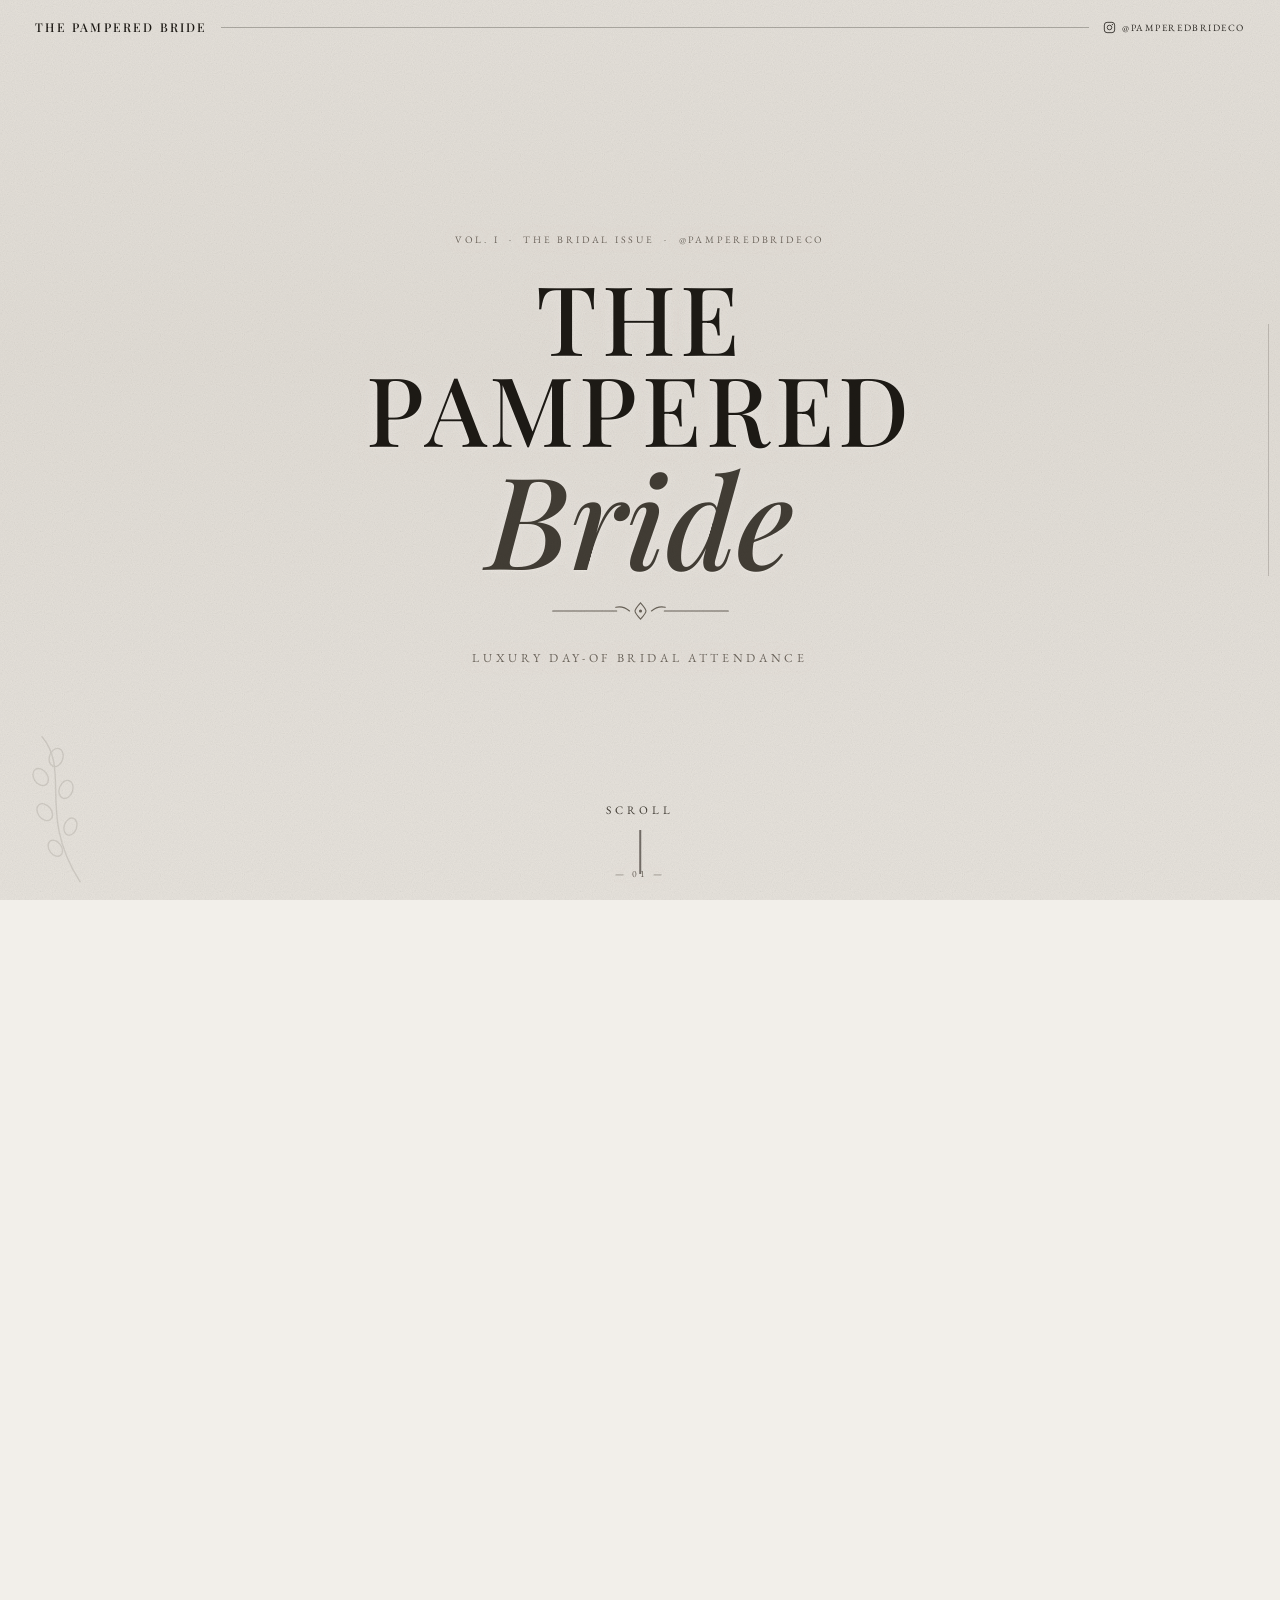
==== index.html @ 286920c9 "Add files via upload" ====
<!DOCTYPE html>
<html lang="en">
<head>
  <meta charset="UTF-8" />
  <meta name="viewport" content="width=device-width, initial-scale=1.0, viewport-fit=cover" />
  <meta name="theme-color" content="#eceae5" />
  <title>The Pampered Bride — Luxury Day-of Bridal Attendance</title>
  <meta name="description" content="The Pampered Bride — luxury day-of bridal attendance. A planner makes the wedding happen. We make certain the bride enjoys it." />
  <meta property="og:title" content="The Pampered Bride" />
  <meta property="og:description" content="Luxury day-of bridal attendance — the bride's whole day, scrubbed by scroll." />
  <meta property="og:type" content="website" />

  <link rel="preconnect" href="https://fonts.googleapis.com" />
  <link rel="preconnect" href="https://fonts.gstatic.com" crossorigin />
  <link href="https://fonts.googleapis.com/css2?family=Cormorant+Garamond:ital,wght@0,400;0,500;0,600;1,400&family=Playfair+Display:ital,wght@0,400;0,500;0,600;1,500&family=EB+Garamond:ital,wght@0,400;0,500;1,400&display=swap" rel="stylesheet" />
  <link rel="stylesheet" href="styles.css" />
</head>
<body>
  <!-- Elegant cream loading state until the film frames are ready -->
  <div class="loader" id="loader" aria-hidden="true">
    <div class="loader__inner">
      <p class="loader__issue">Vol. I &nbsp;·&nbsp; The Bridal Issue</p>
      <h1 class="loader__mast"><span>The Pampered</span><span class="loader__mast--em">Bride</span></h1>
      <div class="loader__bar"><span id="loaderFill"></span></div>
      <p class="loader__hint">Loading the film</p>
    </div>
  </div>

  <div class="grain" aria-hidden="true"></div>
  <div class="rail" aria-hidden="true"><span class="rail__fill" id="railFill"></span></div>

  <header class="topbar">
    <span class="topbar__name">The Pampered Bride</span>
    <span class="topbar__rule" aria-hidden="true"></span>
    <a class="topbar__ig" href="https://instagram.com/pamperedbrideco" target="_blank" rel="noopener" aria-label="Instagram @pamperedbrideco">
      <svg viewBox="0 0 24 24" width="13" height="13" aria-hidden="true"><rect x="2.5" y="2.5" width="19" height="19" rx="5" fill="none" stroke="currentColor" stroke-width="1.6"/><circle cx="12" cy="12" r="4.2" fill="none" stroke="currentColor" stroke-width="1.6"/><circle cx="17.4" cy="6.6" r="1.15" fill="currentColor"/></svg>
      <span>@pamperedbrideco</span>
    </a>
  </header>

  <!-- The film is the journey: fixed full-screen canvas + scrim + pinned text -->
  <div class="stage" id="stage">
    <canvas class="film" id="film"></canvas>
    <div class="scrim" id="scrim"></div>

    <div class="chapters" id="chapters">

      <!-- 01 · COVER -->
      <section class="chapter chapter--cover" data-range="0,0.14" id="ch-cover">
        <p class="issue">Vol. I &nbsp;·&nbsp; The Bridal Issue &nbsp;·&nbsp; @pamperedbrideco</p>
        <h2 class="masthead"><span class="masthead__line">The Pampered</span><span class="masthead__line masthead__line--em">Bride</span></h2>
        <div class="divider" aria-hidden="true"></div>
        <p class="cover__sub">Luxury Day-of Bridal Attendance</p>
        <span class="folio">— 01 —</span>
      </section>

      <!-- 02 · THE PHILOSOPHY -->
      <section class="chapter chapter--text" data-range="0.18,0.36" id="ch-philosophy">
        <p class="kicker">The Philosophy</p>
        <p class="lede dropcap">Every bride deserves to be wholly cared for. Not the vendors. Not the timeline. <em>Only her.</em></p>
        <span class="folio">— 02 —</span>
      </section>

      <!-- 03 · THE DIFFERENCE -->
      <section class="chapter chapter--text" data-range="0.40,0.58" id="ch-difference">
        <p class="kicker">The Difference</p>
        <blockquote class="pullquote">A planner makes the wedding happen. <em>We make certain the bride enjoys it.</em></blockquote>
        <span class="folio">— 03 —</span>
      </section>

      <!-- 04 · SERVICES -->
      <section class="chapter chapter--text" data-range="0.60,0.78" id="ch-services">
        <p class="kicker">Services</p>
        <ul class="svc">
          <li><span class="svc__n">01</span><span class="svc__t">Dress &amp; Bustle</span></li>
          <li><span class="svc__n">02</span><span class="svc__t">Emergency Kit &amp; Touch-ups</span></li>
          <li><span class="svc__n">03</span><span class="svc__t">Hydration, Meals &amp; Calm</span></li>
          <li><span class="svc__n">04</span><span class="svc__t">A Devoted Presence</span></li>
        </ul>
        <p class="svc__foot">First light to the last dance.</p>
        <span class="folio">— 04 —</span>
      </section>

      <!-- 05 · CLOSING SPREAD (fades up & stays over the held final frame) -->
      <section class="chapter chapter--closing" data-range="0.80,1" data-stay="1" id="ch-closing">
        <div class="closing__inner">
          <p class="kicker box" style="--i:0">The Collection</p>

          <div class="packages">
            <article class="pkg box" style="--i:1">
              <p class="pkg__name">Hourly Bridal Attendance</p>
              <p class="pkg__tag">Four-hour minimum</p>
              <div class="pkg__rule" aria-hidden="true"></div>
              <ul class="pkg__list">
                <li>Choose the hours you need</li>
                <li>Full service in every hour</li>
                <li>Emergency kit, repairs &amp; touch-ups</li>
                <li>Built around your timeline</li>
              </ul>
            </article>

            <article class="pkg box" style="--i:2">
              <p class="pkg__name">Half-Day Bridal Support</p>
              <p class="pkg__tag">Morning through photographs</p>
              <div class="pkg__rule" aria-hidden="true"></div>
              <ul class="pkg__list">
                <li>Getting-ready &amp; morning attendance</li>
                <li>Dress, veil &amp; bustle assistance</li>
                <li>Touch-ups through every photograph</li>
                <li>Emergency kit on hand throughout</li>
              </ul>
            </article>

            <article class="pkg pkg--signature box" style="--i:3">
              <span class="pkg__ribbon">Signature</span>
              <p class="pkg__name">All-Day Bridal Support</p>
              <p class="pkg__tag">First light to last dance</p>
              <div class="pkg__rule" aria-hidden="true"></div>
              <ul class="pkg__list">
                <li>Morning through the last dance</li>
                <li>Dressing, bustling &amp; wardrobe changes</li>
                <li>Snacks, hydration &amp; touch-ups</li>
                <li>A steady, calming presence all day</li>
              </ul>
            </article>
          </div>

          <div class="inquire box" style="--i:4">
            <p class="kicker">Inquire</p>
            <form class="capture" id="captureForm" novalidate>
              <label class="sr-only" for="email">Email address</label>
              <input class="capture__input" id="email" name="email" type="email" inputmode="email" autocomplete="email" placeholder="Your email" />
              <button class="btn capture__btn" type="submit">Inquire</button>
              <p class="capture__note" id="captureNote" role="status" aria-live="polite"></p>
            </form>
            <a class="ig" href="https://instagram.com/pamperedbrideco" target="_blank" rel="noopener">
              <svg viewBox="0 0 24 24" width="15" height="15" aria-hidden="true"><rect x="2.5" y="2.5" width="19" height="19" rx="5" fill="none" stroke="currentColor" stroke-width="1.6"/><circle cx="12" cy="12" r="4.2" fill="none" stroke="currentColor" stroke-width="1.6"/><circle cx="17.4" cy="6.6" r="1.15" fill="currentColor"/></svg>
              <span>@pamperedbrideco</span>
            </a>
            <p class="signoff">The Pampered Bride</p>
          </div>
        </div>
      </section>

    </div><!-- /chapters -->

    <a class="scroll-cue" id="scrollCue" aria-hidden="true"><span class="scroll-cue__word">Scroll</span><span class="scroll-cue__line"></span></a>
  </div><!-- /stage -->

  <!-- Instagram logo link — fades into the corner once you reach the bottom -->
  <a class="ig-corner" id="igCorner" href="https://instagram.com/pamperedbrideco" target="_blank" rel="noopener" aria-label="Follow The Pampered Bride on Instagram">
    <svg viewBox="0 0 24 24" width="22" height="22" aria-hidden="true"><rect x="2.5" y="2.5" width="19" height="19" rx="5.4" fill="none" stroke="currentColor" stroke-width="1.7"/><circle cx="12" cy="12" r="4.3" fill="none" stroke="currentColor" stroke-width="1.7"/><circle cx="17.5" cy="6.5" r="1.25" fill="currentColor"/></svg>
  </a>

  <!-- Tall spacer creates the scroll range that drives the film -->
  <div class="spacer" id="spacer" aria-hidden="true"></div>

  <script src="assets.js"></script>
  <script src="script.js"></script>
</body>
</html>
---- styles.css ----
/* =========================================================================
   THE PAMPERED BRIDE — scroll-scrubbed film site (black-and-white editorial)
   The page barely moves; scrolling scrubs a preloaded frame sequence on a
   <canvas>. Mobile-first, iOS Safari is the hero target.
   Customize: palette tokens in :root; copy in index.html; film frames in
   assets.js. See README.
   ========================================================================= */

:root {
  /* warm black-and-white monochrome — deepened for legibility over the film */
  --ivory:  #f2efea;
  --cream:  #e9e5df;
  --sand:   #ddd8d0;
  --taupe:  #aaa395;     /* hairlines */
  --greige: #6c655c;     /* labels / kickers — dark enough to stand out */
  --umber:  #423d35;     /* secondary text */
  --ink:    #1d1a15;     /* headlines — deep near-charcoal (never pure black) */
  --gold:   #5b544a;     /* dark pewter accent */
  --scrim:  242, 239, 234;

  --serif-display: 'Playfair Display', 'Cormorant Garamond', Georgia, serif;
  --serif-body:    'EB Garamond', 'Cormorant Garamond', Georgia, serif;
  --ease: cubic-bezier(0.22, 0.61, 0.36, 1);

  --safe-t: env(safe-area-inset-top, 0px);
  --safe-b: env(safe-area-inset-bottom, 0px);
  --safe-l: env(safe-area-inset-left, 0px);
  --safe-r: env(safe-area-inset-right, 0px);
}

*, *::before, *::after { box-sizing: border-box; margin: 0; padding: 0; }
html { -webkit-text-size-adjust: 100%; }
html, body { max-width: 100%; overflow-x: hidden; }
body {
  font-family: var(--serif-body); color: var(--ink); background: var(--ivory);
  line-height: 1.6; font-size: 17px;
  -webkit-font-smoothing: antialiased; text-rendering: optimizeLegibility;
}
a { color: inherit; text-decoration: none; }
ul { list-style: none; }
em { font-style: italic; }
.sr-only { position: absolute; width: 1px; height: 1px; overflow: hidden; clip: rect(0 0 0 0); white-space: nowrap; }

/* ----------------------------------------------------------------- loader */
.loader {
  position: fixed; inset: 0; z-index: 100; background: var(--ivory);
  display: flex; align-items: center; justify-content: center; text-align: center;
  transition: opacity 1s var(--ease); padding: 2rem;
}
.loader.is-done { opacity: 0; pointer-events: none; }
.loader__issue { font-size: 0.62rem; letter-spacing: 0.34em; text-transform: uppercase; color: var(--greige); margin-bottom: 1.4rem; }
.loader__mast { font-family: var(--serif-display); font-weight: 500; line-height: 0.95; color: var(--ink); animation: fadeup 1.4s var(--ease) both; }
.loader__mast span { display: block; }
.loader__mast span:first-child { font-size: clamp(1.8rem, 8vw, 3rem); letter-spacing: 0.06em; text-transform: uppercase; }
.loader__mast--em { font-style: italic; font-size: clamp(2.6rem, 12vw, 4.4rem); color: var(--umber); }
.loader__bar { width: min(220px, 60vw); height: 1px; background: rgba(108,101,92,0.3); margin: 1.8rem auto 0.9rem; overflow: hidden; }
.loader__bar span { display: block; height: 100%; width: 0%; background: var(--gold); transition: width 0.35s var(--ease); }
.loader__hint { font-size: 0.56rem; letter-spacing: 0.3em; text-transform: uppercase; color: var(--greige); }
@keyframes fadeup { from { opacity: 0; transform: translateY(14px); } to { opacity: 1; transform: none; } }

/* ----------------------------------------------------------- paper grain */
.grain {
  position: fixed; inset: 0; z-index: 40; pointer-events: none;
  opacity: 0.45; mix-blend-mode: multiply;
  background-image: url("data:image/svg+xml,%3Csvg xmlns='http://www.w3.org/2000/svg' width='180' height='180'%3E%3Cfilter id='n'%3E%3CfeTurbulence type='fractalNoise' baseFrequency='0.9' numOctaves='2' stitchTiles='stitch'/%3E%3CfeColorMatrix type='saturate' values='0'/%3E%3C/filter%3E%3Crect width='100%25' height='100%25' filter='url(%23n)' opacity='0.4'/%3E%3C/svg%3E");
}

/* ----------------------------------------------------------- running head */
.topbar {
  position: fixed; top: 0; left: 0; right: 0; z-index: 30;
  display: flex; align-items: center; gap: 0.85rem;
  padding: calc(var(--safe-t) + 0.8rem) calc(var(--safe-r) + 1.25rem) 0.8rem calc(var(--safe-l) + 1.25rem);
  color: var(--ink); mix-blend-mode: multiply; pointer-events: none;
}
.topbar__name { font-family: var(--serif-display); font-weight: 500; font-size: 0.76rem; letter-spacing: 0.18em; text-transform: uppercase; white-space: nowrap; }
.topbar__rule { flex: 1; height: 1px; background: currentColor; opacity: 0.28; }
.topbar__ig { pointer-events: auto; display: inline-flex; align-items: center; gap: 0.4rem; font-size: 0.6rem; letter-spacing: 0.16em; text-transform: uppercase; opacity: 0.9; min-height: 30px; }
.topbar__ig:hover, .topbar__ig:focus-visible { opacity: 1; }
@media (max-width: 460px) { .topbar__ig span { display: none; } }

/* -------------------------------------------------- corner Instagram icon */
/* fades into the corner once you reach the bottom of the page */
.ig-corner {
  position: fixed; z-index: 45;
  right: calc(var(--safe-r) + 1rem); bottom: calc(var(--safe-b) + 1rem);
  width: 48px; height: 48px; display: flex; align-items: center; justify-content: center;
  color: var(--ink); background: rgba(242,239,234,0.85);
  border: 1px solid rgba(108,101,92,0.45); border-radius: 50%;
  box-shadow: 0 10px 26px -12px rgba(29,26,21,0.55);
  -webkit-backdrop-filter: blur(4px); backdrop-filter: blur(4px);
  opacity: 0; transform: translateY(10px) scale(0.9); pointer-events: none;
  transition: opacity 0.7s var(--ease), transform 0.7s var(--ease), background 0.4s, color 0.4s;
}
.ig-corner.is-shown { opacity: 1; transform: none; pointer-events: auto; }
.ig-corner:hover, .ig-corner:focus-visible { background: var(--ink); color: var(--ivory); }

/* ----------------------------------------------------------------- rail */
.rail { position: fixed; z-index: 30; right: calc(var(--safe-r) + 0.7rem); top: 50%; transform: translateY(-50%); width: 1px; height: 28vh; background: rgba(108,101,92,0.3); }
.rail__fill { position: absolute; top: 0; left: 0; width: 100%; height: 0%; background: var(--gold); }

/* --------------------------------------------------------------- stage */
.stage { position: fixed; inset: 0; z-index: 1; overflow: hidden; }
.film {
  position: absolute; inset: 0; width: 100%; height: 100%; display: block;
  background: radial-gradient(120% 95% at 50% 35%, #efece6 0%, #cfcbc3 100%);
}
.scrim { position: absolute; inset: 0; pointer-events: none;
  background: linear-gradient(180deg, rgba(var(--scrim),0.42) 0%, rgba(var(--scrim),0.30) 40%, rgba(var(--scrim),0.50) 100%);
}

/* spacer drives the scroll length (also set in JS) */
.spacer { height: 600svh; height: 600dvh; }

/* --------------------------------------------------------- chapters */
.chapters { position: absolute; inset: 0; z-index: 2; pointer-events: none; }
.chapter {
  position: absolute; inset: 0; display: flex; flex-direction: column;
  align-items: center; justify-content: safe center; text-align: center;
  padding: calc(var(--safe-t) + 4.6rem) calc(var(--safe-r) + 1.6rem) calc(var(--safe-b) + 4.6rem) calc(var(--safe-l) + 1.6rem);
  opacity: 0; will-change: opacity, transform;
}
.chapter > * { max-width: 680px; }
/* soft pearl halo lifts dark text off darker areas of the film (legibility) */
.chapter { text-shadow: 0 1px 2px rgba(245,242,237,0.55), 0 0 16px rgba(245,242,237,0.35); }
.pkg, .pkg *, .inquire, .inquire * { text-shadow: none; }

/* delicate corner botanical on every chapter */
.chapter::after {
  content: ""; position: absolute; bottom: calc(var(--safe-b) + 0.4rem); left: calc(var(--safe-l) + 0.3rem);
  width: 64px; height: 104px; opacity: 0.18; pointer-events: none; transform: scaleX(-1) rotate(10deg);
  background: no-repeat center / contain;
  background-image: url("data:image/svg+xml,%3Csvg xmlns='http://www.w3.org/2000/svg' viewBox='0 0 100 160'%3E%3Cg fill='none' stroke='%236c655c' stroke-width='1.3' stroke-linecap='round'%3E%3Cpath d='M52 8 C 30 45 70 82 40 152'/%3E%3Cellipse cx='42' cy='30' rx='6.5' ry='9' transform='rotate(-28 42 30)'/%3E%3Cellipse cx='60' cy='46' rx='6.5' ry='9' transform='rotate(26 60 46)'/%3E%3Cellipse cx='38' cy='62' rx='6.5' ry='9' transform='rotate(-30 38 62)'/%3E%3Cellipse cx='62' cy='80' rx='6.5' ry='9' transform='rotate(28 62 80)'/%3E%3Cellipse cx='40' cy='98' rx='6' ry='8.5' transform='rotate(-30 40 98)'/%3E%3Cellipse cx='58' cy='116' rx='6' ry='8.5' transform='rotate(26 58 116)'/%3E%3C/g%3E%3C/svg%3E");
}

/* magazine furniture */
.kicker { font-family: var(--serif-body); text-transform: uppercase; letter-spacing: 0.4em; font-size: 0.66rem; color: var(--greige); margin-bottom: 1.3rem; }
.issue { font-family: var(--serif-body); text-transform: uppercase; letter-spacing: 0.28em; font-size: 0.62rem; color: var(--greige); margin-bottom: 1.5rem; }
.folio { position: absolute; left: 50%; transform: translateX(-50%); bottom: calc(var(--safe-b) + 1.15rem); font-size: 0.6rem; letter-spacing: 0.3em; color: var(--greige); }

.divider { width: 200px; height: 22px; margin: 1.4rem auto; opacity: 0.9; background: no-repeat center / contain;
  background-image: url("data:image/svg+xml,%3Csvg xmlns='http://www.w3.org/2000/svg' viewBox='0 0 200 24'%3E%3Cg fill='none' stroke='%235b544a' stroke-width='1.2' stroke-linecap='round'%3E%3Cpath d='M4 12 H74'/%3E%3Cpath d='M126 12 H196'/%3E%3Cpath d='M100 3 C 92 12 92 12 100 21 C 108 12 108 12 100 3 Z'/%3E%3Cpath d='M88 12 q -7 -6 -15 -4'/%3E%3Cpath d='M112 12 q 7 -6 15 -4'/%3E%3C/g%3E%3Ccircle cx='100' cy='12' r='1.7' fill='%235b544a'/%3E%3C/svg%3E"); }

.masthead { font-family: var(--serif-display); font-weight: 500; line-height: 0.94; color: var(--ink); }
.masthead__line { display: block; }
.masthead__line:first-child { font-size: clamp(2.1rem, 10.5vw, 6rem); letter-spacing: 0.05em; text-transform: uppercase; }
.masthead__line--em { font-style: italic; font-size: clamp(3.2rem, 15vw, 8rem); color: var(--umber); margin-top: 0.04em; }
.cover__sub { font-family: var(--serif-body); text-transform: uppercase; letter-spacing: 0.3em; font-size: 0.76rem; color: var(--greige); margin-top: 0.3rem; }

.lede { font-family: var(--serif-display); font-size: clamp(1.5rem, 5.2vw, 2.5rem); line-height: 1.36; color: var(--ink); max-width: 20ch; margin: 0 auto; }
.lede em { color: var(--gold); }
.dropcap::first-letter { float: left; font-family: var(--serif-display); font-weight: 500; font-size: 3em; line-height: 0.72; padding: 0.05em 0.12em 0 0; color: var(--umber); }

.pullquote { font-family: var(--serif-display); font-style: italic; font-size: clamp(1.6rem, 5.6vw, 2.8rem); line-height: 1.3; color: var(--ink); max-width: 18ch; margin: 0 auto; padding: 1.4rem 0; border-top: 1px solid rgba(108,101,92,0.45); border-bottom: 1px solid rgba(108,101,92,0.45); }
.pullquote em { color: var(--gold); }

.svc { max-width: 460px; margin: 0.4rem auto 0; width: 100%; }
.svc li { display: flex; align-items: baseline; gap: 1rem; padding: 0.8rem 0.2rem; border-bottom: 1px solid rgba(108,101,92,0.28); text-align: left; }
.svc li:first-child { border-top: 1px solid rgba(108,101,92,0.28); }
.svc__n { font-family: var(--serif-display); font-style: italic; font-size: 0.95rem; color: var(--gold); min-width: 1.8em; }
.svc__t { font-family: var(--serif-display); font-size: clamp(1.1rem, 4vw, 1.5rem); color: var(--ink); }
.svc__foot { font-family: var(--serif-display); font-style: italic; font-size: 1.05rem; color: var(--greige); margin-top: 1.3rem; }

/* --------------------------------------------------------- closing spread */
/* closing spread can be taller than the screen → let it scroll internally,
   top-aligned when it overflows so the top card is never clipped on mobile */
.chapter--closing { justify-content: safe center; pointer-events: none; overflow-y: auto; -webkit-overflow-scrolling: touch; padding-bottom: calc(var(--safe-b) + 5.6rem); }
.closing__inner { width: 100%; max-width: 880px; margin: 0 auto; }
.chapter--closing .kicker { margin-bottom: 1.4rem; }

.packages { display: grid; grid-template-columns: 1fr; gap: 1rem; margin: 0 auto 1.2rem; max-width: 1040px; text-align: left; }
.pkg { position: relative; background: rgba(242,239,234,0.9); border: 1px solid rgba(108,101,92,0.4); border-radius: 2px; padding: 1.5rem 1.5rem 1.4rem; box-shadow: 0 18px 50px -30px rgba(29,26,21,0.65); -webkit-backdrop-filter: blur(4px); backdrop-filter: blur(4px); }
.pkg--signature { background: rgba(237,232,223,0.94); border-color: var(--gold); box-shadow: 0 22px 60px -28px rgba(29,26,21,0.75); }
.pkg__ribbon { position: absolute; top: 0; right: 1.3rem; transform: translateY(-50%); background: var(--gold); color: var(--ivory); font-size: 0.52rem; letter-spacing: 0.26em; text-transform: uppercase; padding: 0.38rem 0.85rem; border-radius: 1px; }
.pkg__name { font-family: var(--serif-display); font-size: 1.34rem; color: var(--ink); letter-spacing: 0.02em; text-transform: uppercase; line-height: 1.1; }
.pkg__tag { font-size: 0.64rem; letter-spacing: 0.2em; text-transform: uppercase; color: var(--greige); margin-top: 0.35rem; }
.pkg__rule { height: 1px; background: rgba(108,101,92,0.35); margin: 1rem 0; }
.pkg__list { display: flex; flex-direction: column; gap: 0.5rem; }
.pkg__list li { font-size: 0.92rem; line-height: 1.4; color: var(--umber); padding-left: 1rem; position: relative; }
.pkg__list li::before { content: "\2014"; position: absolute; left: 0; color: var(--taupe); }
.pkg__list li em { color: var(--gold); font-style: italic; }

.inquire { max-width: 420px; margin: 0 auto; background: rgba(242,239,234,0.92); border: 1px solid rgba(108,101,92,0.4); border-radius: 2px; padding: 1.5rem 1.4rem; box-shadow: 0 18px 50px -30px rgba(29,26,21,0.65); -webkit-backdrop-filter: blur(4px); backdrop-filter: blur(4px); }
.capture { display: flex; flex-direction: column; gap: 0.6rem; margin: 0.4rem 0 1rem; }
.capture__input { font-family: var(--serif-body); font-size: 1rem; color: var(--ink); background: rgba(255,255,255,0.55); border: 1px solid var(--taupe); border-radius: 1px; padding: 0.95rem 1.1rem; min-height: 48px; text-align: center; letter-spacing: 0.04em; -webkit-appearance: none; appearance: none; transition: border-color 0.4s, background 0.4s; }
.capture__input::placeholder { color: var(--greige); }
.capture__input:focus { outline: none; border-color: var(--gold); background: rgba(255,255,255,0.8); }
.capture__note { font-family: var(--serif-display); font-style: italic; font-size: 0.9rem; color: var(--gold); min-height: 1.2em; }
.ig { display: inline-flex; align-items: center; gap: 0.5rem; font-size: 0.78rem; letter-spacing: 0.16em; text-transform: uppercase; color: var(--umber); padding: 0.5rem; min-height: 40px; border-bottom: 1px solid transparent; transition: border-color 0.4s; }
.ig:hover, .ig:focus-visible { border-color: var(--gold); }
.signoff { font-family: var(--serif-display); font-style: italic; font-size: 1rem; color: var(--greige); margin-top: 0.8rem; }

/* --------------------------------------------------------------- button */
.btn { display: inline-block; font-family: var(--serif-body); text-transform: uppercase; letter-spacing: 0.3em; font-size: 0.7rem; color: var(--ivory); background: var(--ink); padding: 1rem 2.4rem; min-height: 44px; border: 1px solid var(--ink); border-radius: 1px; cursor: pointer; transition: background 0.5s var(--ease), transform 0.5s var(--ease); -webkit-tap-highlight-color: transparent; }
.btn:hover, .btn:focus-visible { background: #000; transform: translateY(-1px); }

/* --------------------------------------------------------------- scroll cue */
.scroll-cue { position: absolute; z-index: 3; left: 50%; transform: translateX(-50%); bottom: calc(var(--safe-b) + 1.6rem); display: flex; flex-direction: column; align-items: center; gap: 0.7rem; font-size: 0.72rem; letter-spacing: 0.34em; text-transform: uppercase; color: var(--umber); transition: opacity 0.6s var(--ease); text-shadow: 0 1px 2px rgba(245,242,237,0.6); }
.scroll-cue__line { width: 1.5px; height: 44px; background: var(--umber); opacity: 0.7; transform-origin: top; animation: cue 2.6s var(--ease) infinite; }
@keyframes cue { 0%,100% { transform: scaleY(0.4); opacity: 0.2; } 50% { transform: scaleY(1); opacity: 0.7; } }

/* ----------------------------------------------------------- reveal-ish */
.box { opacity: 0; transform: translateY(20px); transition: opacity 1.1s var(--ease), transform 1.1s var(--ease); }
.chapter--closing.is-on { pointer-events: auto; }
.chapter--closing.is-on .box { opacity: 1; transform: none; transition-delay: calc(var(--i) * 0.16s); }

/* ================================ DESKTOP ================================ */
@media (min-width: 768px) {
  body { font-size: 18px; }
  .packages { grid-template-columns: 1fr 1fr 1fr; gap: 1.2rem; }
  .chapter--closing .closing__inner { display: grid; gap: 1.4rem; max-width: 1040px; }
  .topbar { padding-left: calc(var(--safe-l) + 2.2rem); padding-right: calc(var(--safe-r) + 2.2rem); }
  .scrim { background: linear-gradient(180deg, rgba(var(--scrim),0.38) 0%, rgba(var(--scrim),0.24) 40%, rgba(var(--scrim),0.46) 100%); }
  .chapter::after { width: 104px; height: 168px; }
  .ig-corner { right: calc(var(--safe-r) + 1.6rem); bottom: calc(var(--safe-b) + 1.6rem); }
}

/* short screens */
@media (max-height: 620px) {
  .masthead__line:first-child { font-size: clamp(1.8rem, 8vw, 3rem); }
  .masthead__line--em { font-size: clamp(2.2rem, 11vw, 4rem); }
}

/* ============================== REDUCED MOTION ============================== */
body.reduced .spacer { display: none; }
body.reduced .scroll-cue, body.reduced .rail { display: none; }
body.reduced .ig-corner { opacity: 1; transform: none; pointer-events: auto; }
body.reduced .stage { position: static; height: auto; overflow: visible; }
body.reduced .film, body.reduced .scrim { position: fixed; }
body.reduced .chapters { position: static; pointer-events: auto; }
body.reduced .chapter {
  position: relative; inset: auto; opacity: 1 !important; transform: none !important;
  min-height: 100svh; min-height: 100dvh;
}
body.reduced .chapter--closing .box { opacity: 1; transform: none; }
@media (prefers-reduced-motion: reduce) {
  .scroll-cue__line { animation: none; }
  .loader__mast { animation: none; }
}
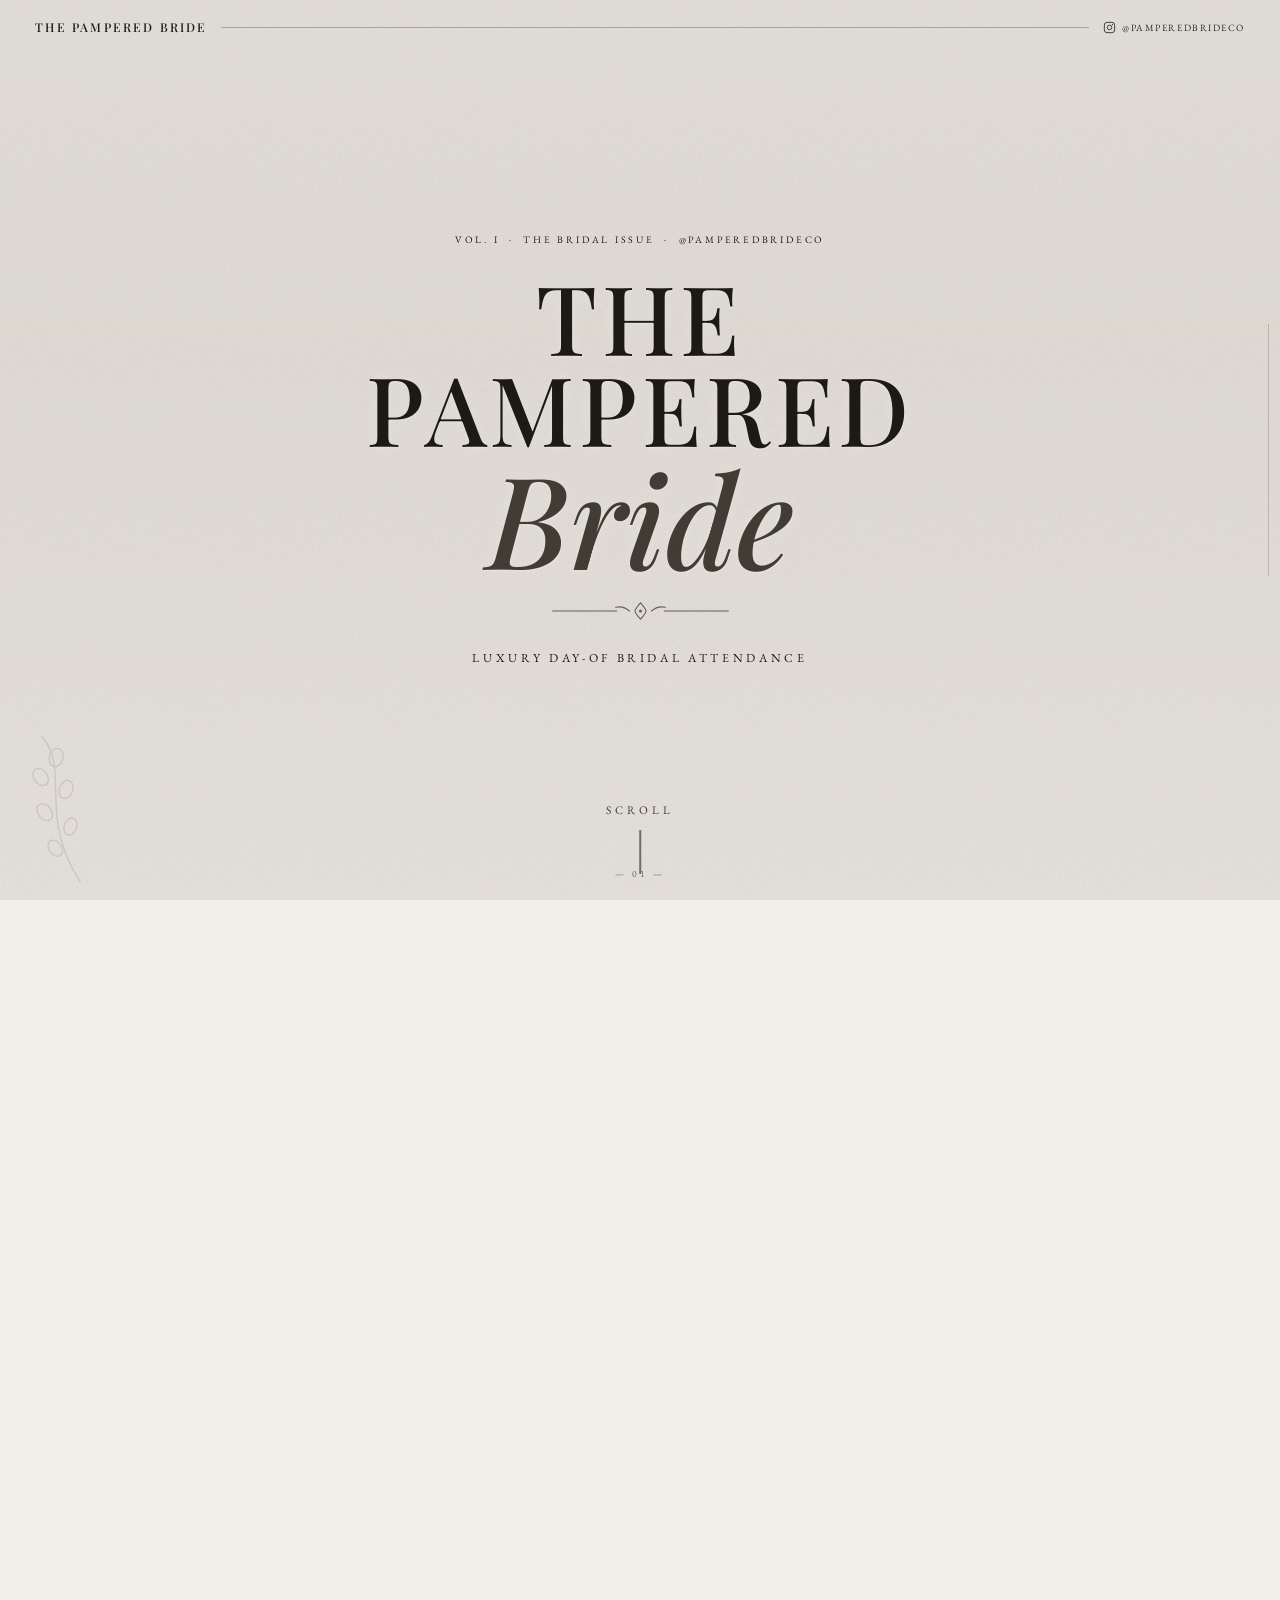
==== commit 3d4e205d: "Add files via upload" ====
--- a/index.html
+++ b/index.html
@@ -89,7 +89,7 @@
           <div class="packages">
             <article class="pkg box" style="--i:1">
               <p class="pkg__name">Hourly Bridal Attendance</p>
-              <p class="pkg__tag">Four-hour minimum</p>
+              <p class="pkg__tag">Three-hour minimum</p>
               <div class="pkg__rule" aria-hidden="true"></div>
               <ul class="pkg__list">
                 <li>Choose the hours you need</li>
@@ -127,9 +127,15 @@
 
           <div class="inquire box" style="--i:4">
             <p class="kicker">Inquire</p>
-            <form class="capture" id="captureForm" novalidate>
+            <form class="capture" id="captureForm" action="https://api.web3forms.com/submit" method="POST" novalidate>
+              <!-- Web3Forms: emails each inquiry to the address this access key
+                   is registered to (should be bookings@thepamperedbrideco.com). -->
+              <input type="hidden" name="access_key" value="29aaba6d-c57b-4bb4-864d-0d663953d798" />
+              <input type="hidden" name="subject" value="New inquiry — The Pampered Bride" />
+              <input type="hidden" name="from_name" value="The Pampered Bride website" />
+              <input type="checkbox" name="botcheck" class="sr-only" tabindex="-1" autocomplete="off" aria-hidden="true" />
               <label class="sr-only" for="email">Email address</label>
-              <input class="capture__input" id="email" name="email" type="email" inputmode="email" autocomplete="email" placeholder="Your email" />
+              <input class="capture__input" id="email" name="email" type="email" inputmode="email" autocomplete="email" placeholder="Your email" required />
               <button class="btn capture__btn" type="submit">Inquire</button>
               <p class="capture__note" id="captureNote" role="status" aria-live="polite"></p>
             </form>
--- a/styles.css
+++ b/styles.css
@@ -134,7 +134,9 @@
 
 /* magazine furniture */
 .kicker { font-family: var(--serif-body); text-transform: uppercase; letter-spacing: 0.4em; font-size: 0.66rem; color: var(--greige); margin-bottom: 1.3rem; }
-.issue { font-family: var(--serif-body); text-transform: uppercase; letter-spacing: 0.28em; font-size: 0.62rem; color: var(--greige); margin-bottom: 1.5rem; }
+/* darker section labels so they pop (The Philosophy, The Difference, Services, The Collection) */
+.chapter--text .kicker, .closing__inner > .kicker { color: var(--ink); }
+.issue { font-family: var(--serif-body); text-transform: uppercase; letter-spacing: 0.28em; font-size: 0.62rem; color: var(--ink); margin-bottom: 1.5rem; }
 .folio { position: absolute; left: 50%; transform: translateX(-50%); bottom: calc(var(--safe-b) + 1.15rem); font-size: 0.6rem; letter-spacing: 0.3em; color: var(--greige); }
 
 .divider { width: 200px; height: 22px; margin: 1.4rem auto; opacity: 0.9; background: no-repeat center / contain;
@@ -144,7 +146,7 @@
 .masthead__line { display: block; }
 .masthead__line:first-child { font-size: clamp(2.1rem, 10.5vw, 6rem); letter-spacing: 0.05em; text-transform: uppercase; }
 .masthead__line--em { font-style: italic; font-size: clamp(3.2rem, 15vw, 8rem); color: var(--umber); margin-top: 0.04em; }
-.cover__sub { font-family: var(--serif-body); text-transform: uppercase; letter-spacing: 0.3em; font-size: 0.76rem; color: var(--greige); margin-top: 0.3rem; }
+.cover__sub { font-family: var(--serif-body); text-transform: uppercase; letter-spacing: 0.3em; font-size: 0.76rem; color: var(--ink); margin-top: 0.3rem; }
 
 .lede { font-family: var(--serif-display); font-size: clamp(1.5rem, 5.2vw, 2.5rem); line-height: 1.36; color: var(--ink); max-width: 20ch; margin: 0 auto; }
 .lede em { color: var(--gold); }
@@ -158,7 +160,7 @@
 .svc li:first-child { border-top: 1px solid rgba(108,101,92,0.28); }
 .svc__n { font-family: var(--serif-display); font-style: italic; font-size: 0.95rem; color: var(--gold); min-width: 1.8em; }
 .svc__t { font-family: var(--serif-display); font-size: clamp(1.1rem, 4vw, 1.5rem); color: var(--ink); }
-.svc__foot { font-family: var(--serif-display); font-style: italic; font-size: 1.05rem; color: var(--greige); margin-top: 1.3rem; }
+.svc__foot { font-family: var(--serif-display); font-style: italic; font-size: 1.05rem; color: var(--ink); margin-top: 1.3rem; }
 
 /* --------------------------------------------------------- closing spread */
 /* closing spread can be taller than the screen → let it scroll internally,
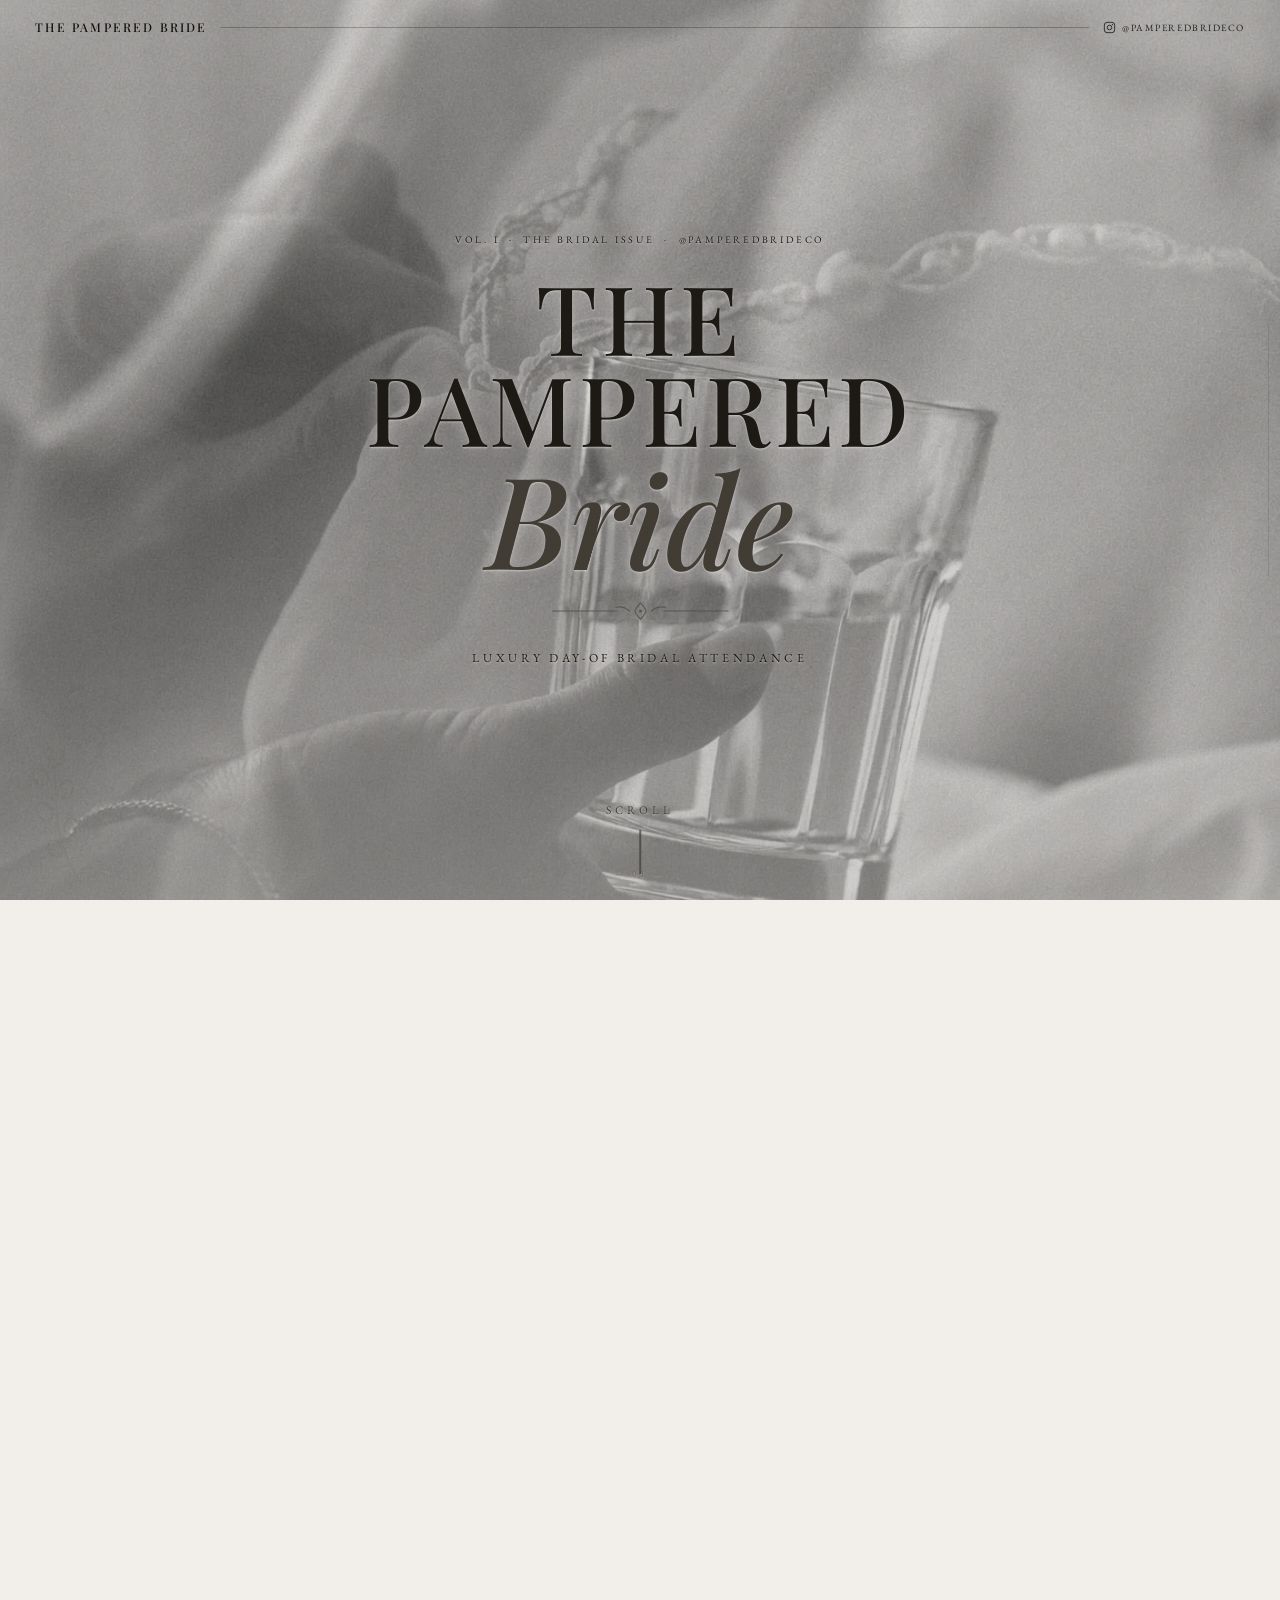
==== commit 9f9f545d: "Add files via upload" ====
--- a/index.html
+++ b/index.html
@@ -134,6 +134,10 @@
               <input type="hidden" name="subject" value="New inquiry — The Pampered Bride" />
               <input type="hidden" name="from_name" value="The Pampered Bride website" />
               <input type="checkbox" name="botcheck" class="sr-only" tabindex="-1" autocomplete="off" aria-hidden="true" />
+              <label class="sr-only" for="name">Name</label>
+              <input class="capture__input" id="name" name="name" type="text" autocomplete="name" placeholder="Your name" required />
+              <label class="sr-only" for="phone">Phone number</label>
+              <input class="capture__input" id="phone" name="phone" type="tel" inputmode="tel" autocomplete="tel" placeholder="Your phone number" required />
               <label class="sr-only" for="email">Email address</label>
               <input class="capture__input" id="email" name="email" type="email" inputmode="email" autocomplete="email" placeholder="Your email" required />
               <button class="btn capture__btn" type="submit">Inquire</button>
